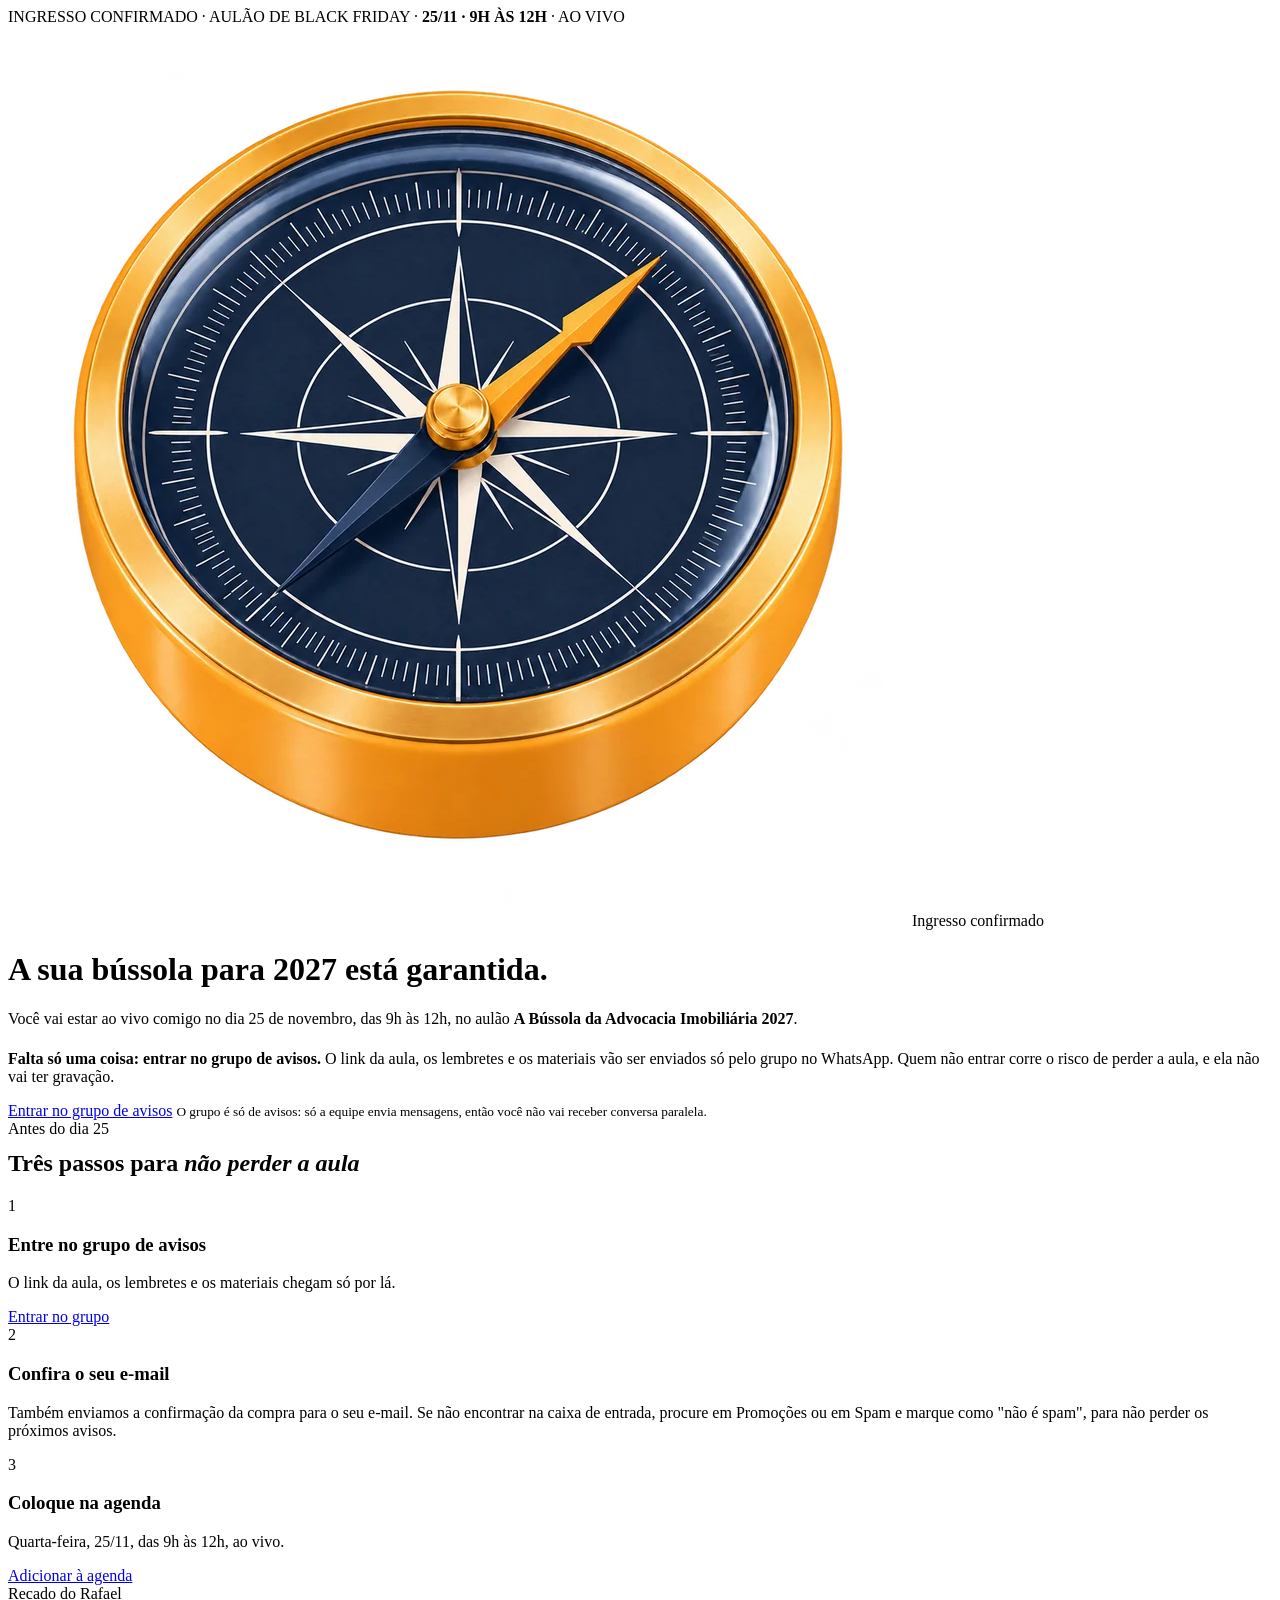
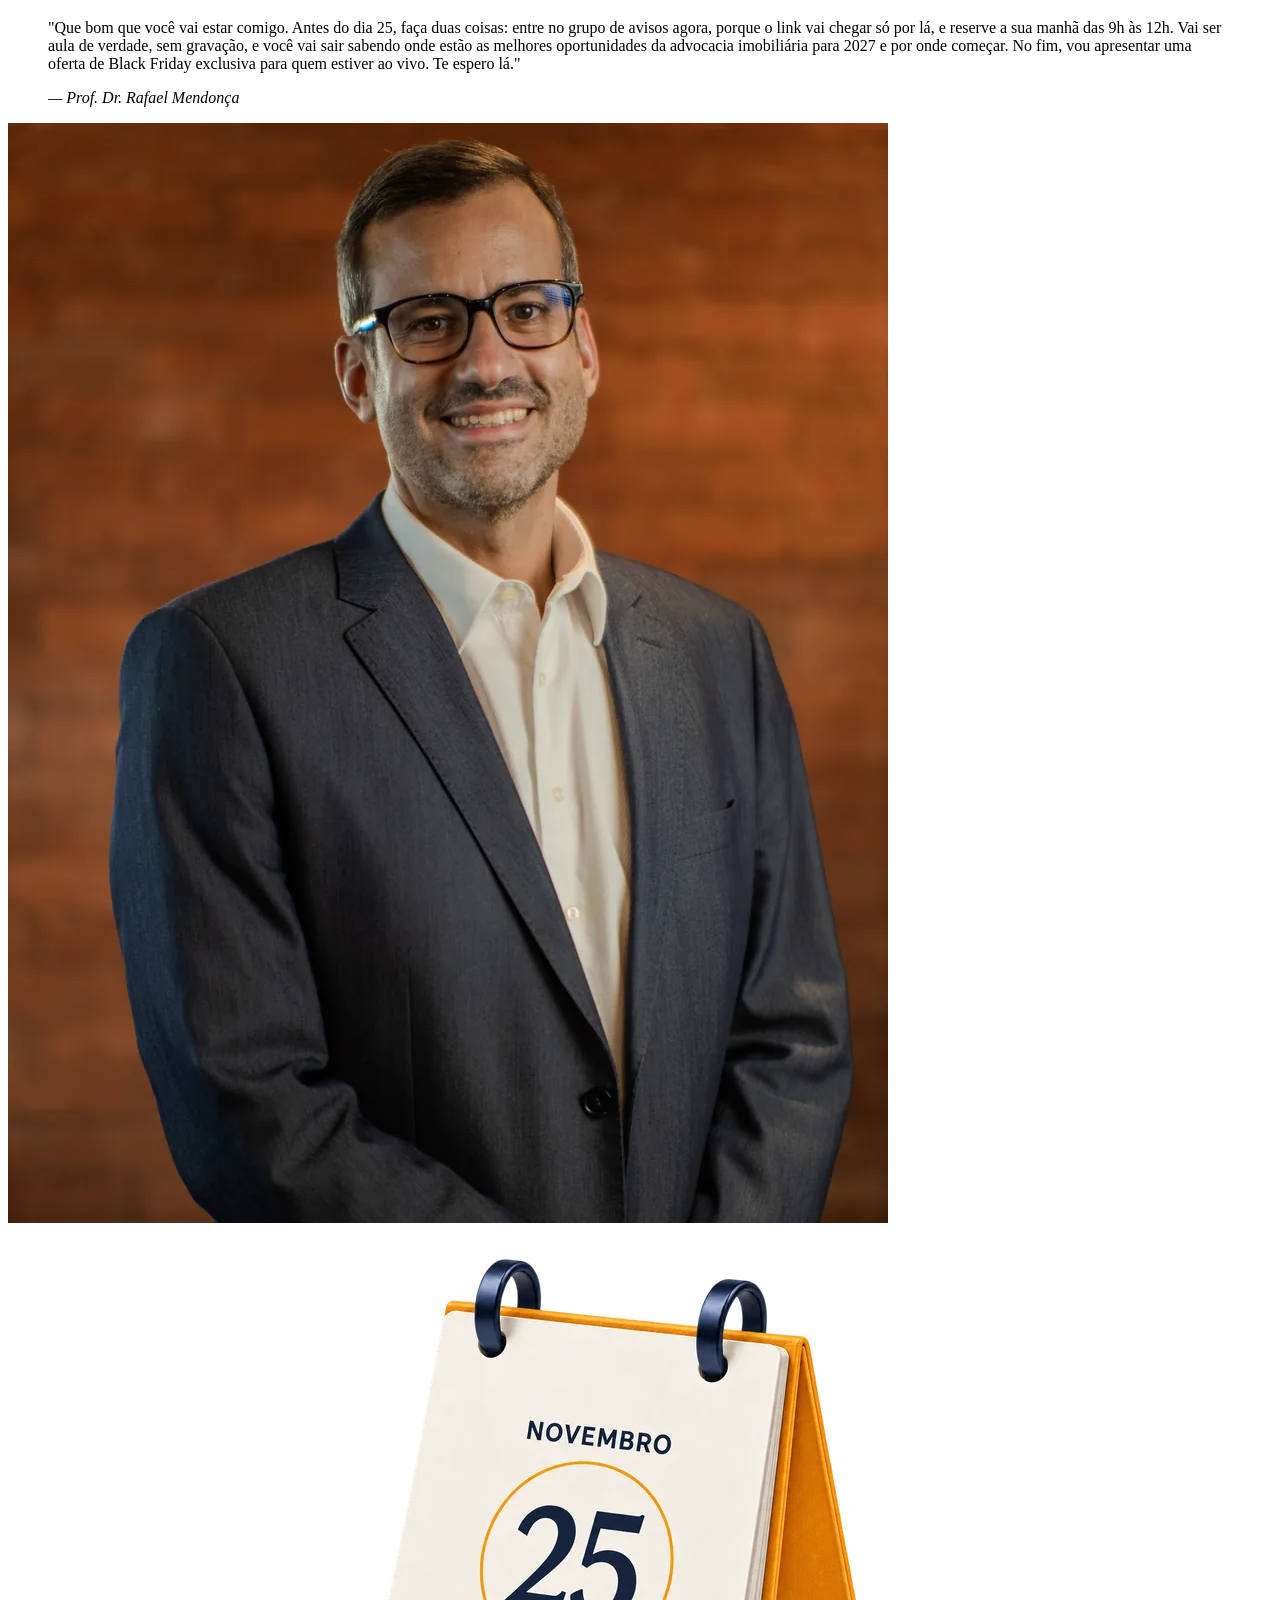
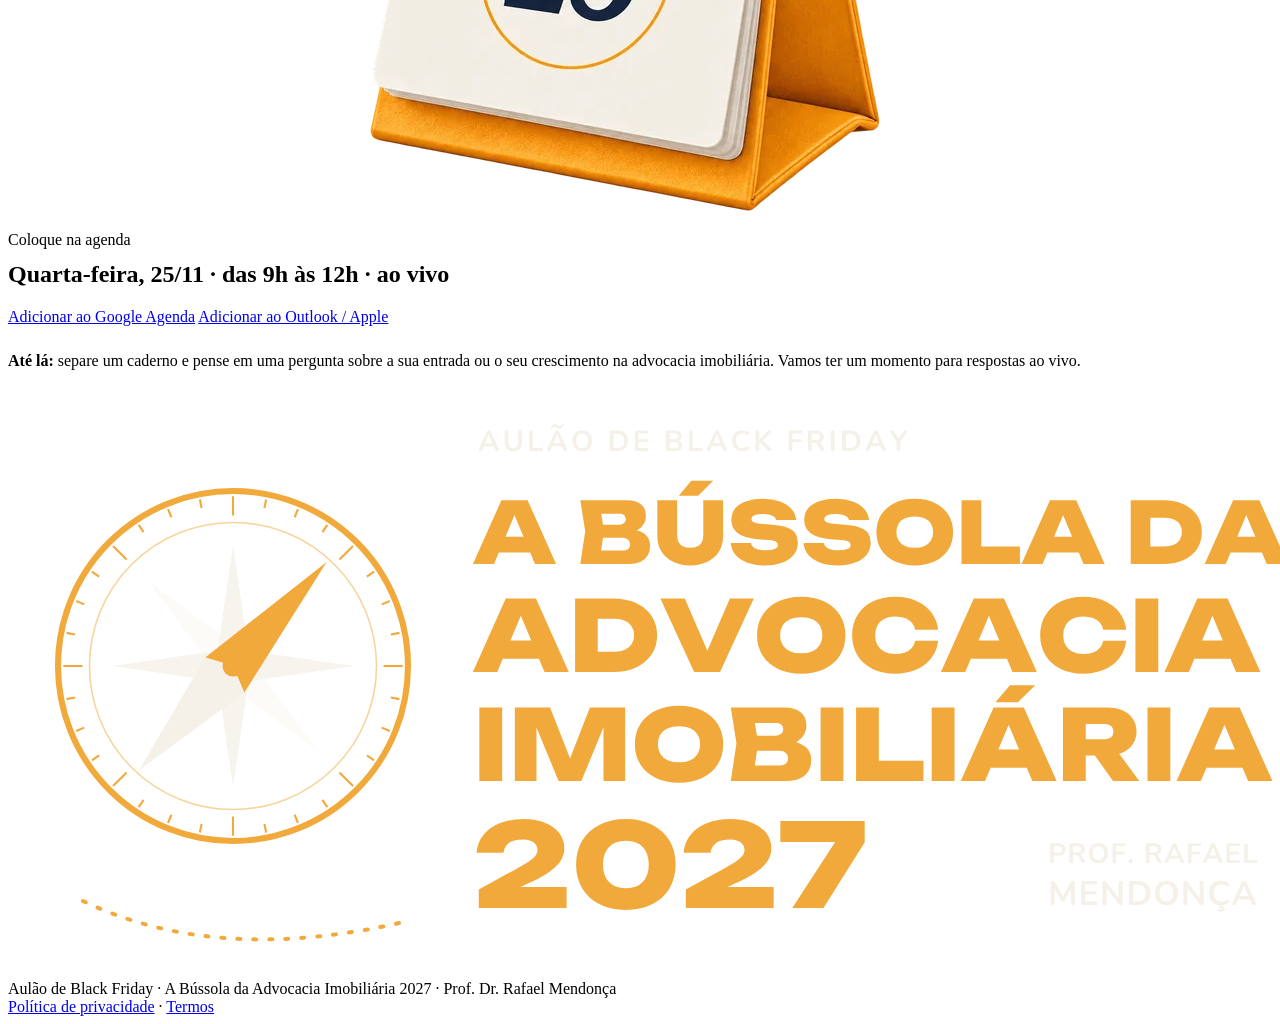
==== obrigado/index.html @ 4ac3e4c2 "Publica obrigado/index.html" ====
<!doctype html>
<html lang="pt-BR">
<head>
<meta charset="utf-8">
<meta name="viewport" content="width=device-width, initial-scale=1">
<meta name="robots" content="noindex">
<title>Ingresso confirmado · A Bússola da Advocacia Imobiliária 2027</title>
<link rel="icon" type="image/svg+xml" href="../assets/simbolo-bussola-ambar.svg">
<link rel="preconnect" href="https://fonts.googleapis.com">
<link rel="preconnect" href="https://fonts.gstatic.com" crossorigin>
<link rel="stylesheet" href="https://fonts.googleapis.com/css2?family=Quicksand:wght@600;700&family=Nunito:ital,wght@0,400;0,600;0,700;0,800;1,400&family=Unbounded:wght@600;700;800;900&display=swap">
<link rel="stylesheet" href="../style.css?v=2">
<!-- Pixel: disparar Purchase só na confirmação real da compra (redirecionamento do checkout) -->
</head>
<body data-base="../">

<div class="strip">INGRESSO CONFIRMADO · AULÃO DE BLACK FRIDAY · <b>25/11 · 9H ÀS 12H</b> · AO VIVO</div>

<!-- 1. CONFIRMAÇÃO + PRÓXIMO PASSO -->
<header class="ty-hero">
  <div class="wrap">
    <img class="bussola" src="../assets/bussola.webp" alt="" width="900" height="900">
    <span class="selo"><i></i>Ingresso confirmado</span>
    <h1>A sua bússola para 2027 está <span>garantida.</span></h1>
    <p>Você vai estar ao vivo comigo no dia 25 de novembro, das 9h às 12h, no aulão <strong>A Bússola da Advocacia Imobiliária 2027</strong>.</p>
    <p style="margin-top:22px"><strong style="color:var(--ambar)">Falta só uma coisa: entrar no grupo de avisos.</strong> O link da aula, os lembretes e os materiais vão ser enviados só pelo grupo no WhatsApp. Quem não entrar corre o risco de perder a aula, e ela não vai ter gravação.</p>
    <a class="btn" data-grupo href="#">Entrar no grupo de avisos</a>
    <small>O grupo é só de avisos: só a equipe envia mensagens, então você não vai receber conversa paralela.</small>
  </div>
</header>

<!-- 2. PRÓXIMOS PASSOS -->
<section class="passos claro trilha-bg">
  <div class="wrap">
    <span class="eyebrow">Antes do dia 25</span>
    <h2 style="margin-top:12px">Três passos para <em>não perder a aula</em></h2>
    <div class="grid">
      <div class="passo"><span class="n">1</span><h3>Entre no grupo de avisos</h3><p>O link da aula, os lembretes e os materiais chegam só por lá.</p><a class="btn mini" data-grupo href="#">Entrar no grupo</a></div>
      <div class="passo"><span class="n">2</span><h3>Confira o seu e-mail</h3><p>Também enviamos a confirmação da compra para o seu e-mail. Se não encontrar na caixa de entrada, procure em Promoções ou em Spam e marque como "não é spam", para não perder os próximos avisos.</p></div>
      <div class="passo"><span class="n">3</span><h3>Coloque na agenda</h3><p>Quarta-feira, 25/11, das 9h às 12h, ao vivo.</p><a class="btn mini" href="#agenda">Adicionar à agenda</a></div>
    </div>
  </div>
</section>

<!-- 3. RECADO DO RAFAEL -->
<section class="convite escuro">
  <div class="wrap convite-grid">
    <div>
      <span class="eyebrow">Recado do Rafael</span>
      <blockquote class="carta">
        <p>"Que bom que você vai estar comigo. Antes do dia 25, faça duas coisas: entre no grupo de avisos agora, porque o link vai chegar só por lá, e reserve a sua manhã das 9h às 12h. Vai ser aula de verdade, sem gravação, e você vai sair sabendo onde estão as melhores oportunidades da advocacia imobiliária para 2027 e por onde começar. No fim, vou apresentar uma oferta de Black Friday exclusiva para quem estiver ao vivo. Te espero lá."</p>
        <cite>— Prof. Dr. Rafael Mendonça</cite>
      </blockquote>
    </div>
    <div class="foto-moldura"><img src="../assets/rafael-recado.webp" alt="Prof. Dr. Rafael Mendonça sorrindo" width="880" height="1100" loading="lazy"></div>
  </div>
</section>

<!-- 4. AGENDA -->
<section class="agenda escuro" id="agenda" style="background:var(--navy-2)">
  <div class="wrap agenda-grid">
    <img class="cal" src="../assets/calendario-25.webp" alt="" width="900" height="600" loading="lazy">
    <div>
      <span class="eyebrow">Coloque na agenda</span>
      <h2 style="margin-top:12px">Quarta-feira, 25/11 · <span>das 9h às 12h</span> · ao vivo</h2>
      <div class="agenda-btns">
        <a target="_blank" rel="noopener" href="https://calendar.google.com/calendar/render?action=TEMPLATE&amp;text=Aul%C3%A3o%20de%20Black%20Friday%20%C2%B7%20A%20B%C3%BAssola%20da%20Advocacia%20Imobili%C3%A1ria%202027&amp;dates=20261125T120000Z/20261125T150000Z&amp;details=Aul%C3%A3o%20ao%20vivo%20com%20o%20Prof.%20Dr.%20Rafael%20Mendon%C3%A7a.%20O%20link%20da%20aula%20chega%20pelo%20grupo%20de%20avisos%20no%20WhatsApp.%20N%C3%A3o%20vai%20ter%20grava%C3%A7%C3%A3o.">Adicionar ao Google Agenda</a>
        <a href="../assets/aulao-rafael.ics" download>Adicionar ao Outlook / Apple</a>
      </div>
      <p style="margin-top:26px;color:var(--txt-claro)"><strong style="color:var(--creme)">Até lá:</strong> separe um caderno e pense em uma pergunta sobre a sua entrada ou o seu crescimento na advocacia imobiliária. Vamos ter um momento para respostas ao vivo.</p>
    </div>
  </div>
</section>

<footer>
  <div class="wrap">
    <img class="logo" src="../assets/logo-evento-fundo-escuro.svg" alt="A Bússola da Advocacia Imobiliária 2027" width="1600" height="590" loading="lazy">
    Aulão de Black Friday · A Bússola da Advocacia Imobiliária 2027 · Prof. Dr. Rafael Mendonça<br><a href="https://profrafaelmendonca.com.br/termos/" target="_blank" rel="noopener">Política de privacidade</a> · <a href="https://profrafaelmendonca.com.br/termos/" target="_blank" rel="noopener">Termos</a>
  </div>
</footer>

<script src="../config.js?v=2"></script>
<script src="../app.js?v=2"></script>
</body>
</html>
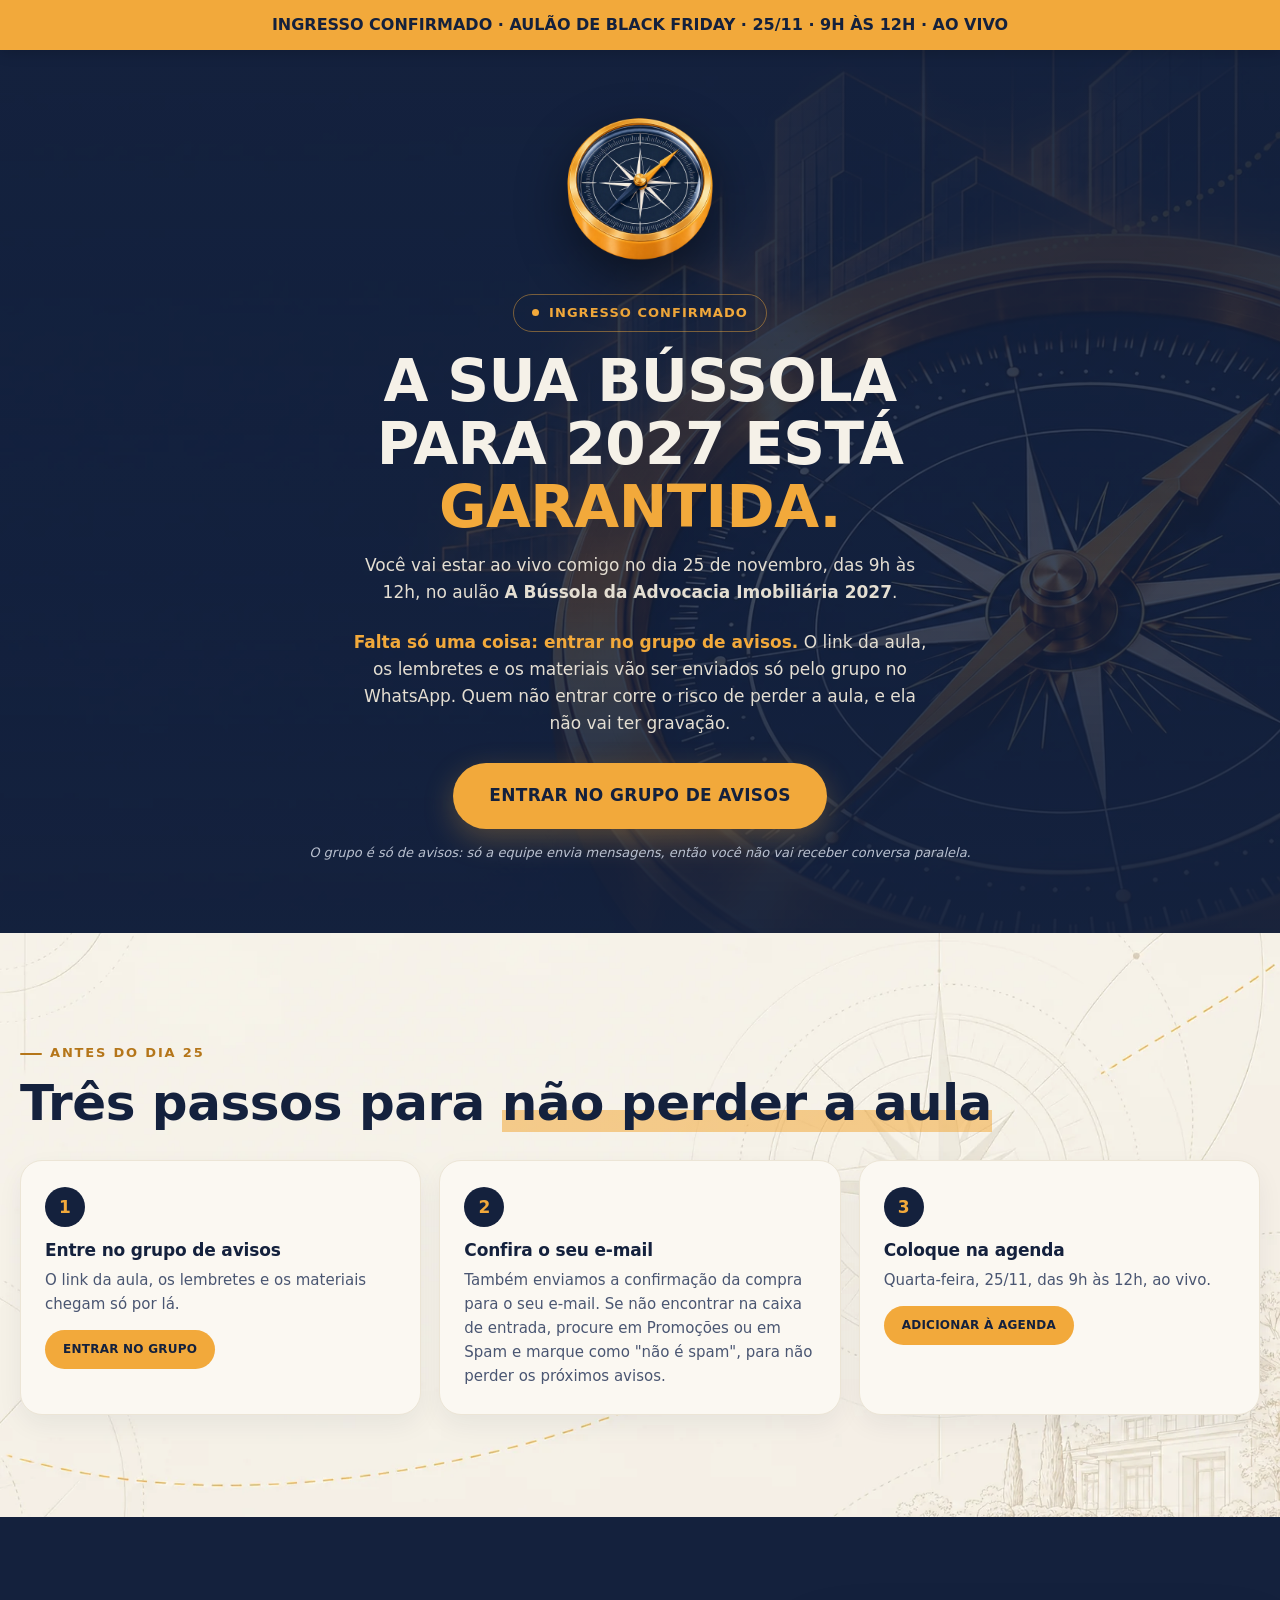
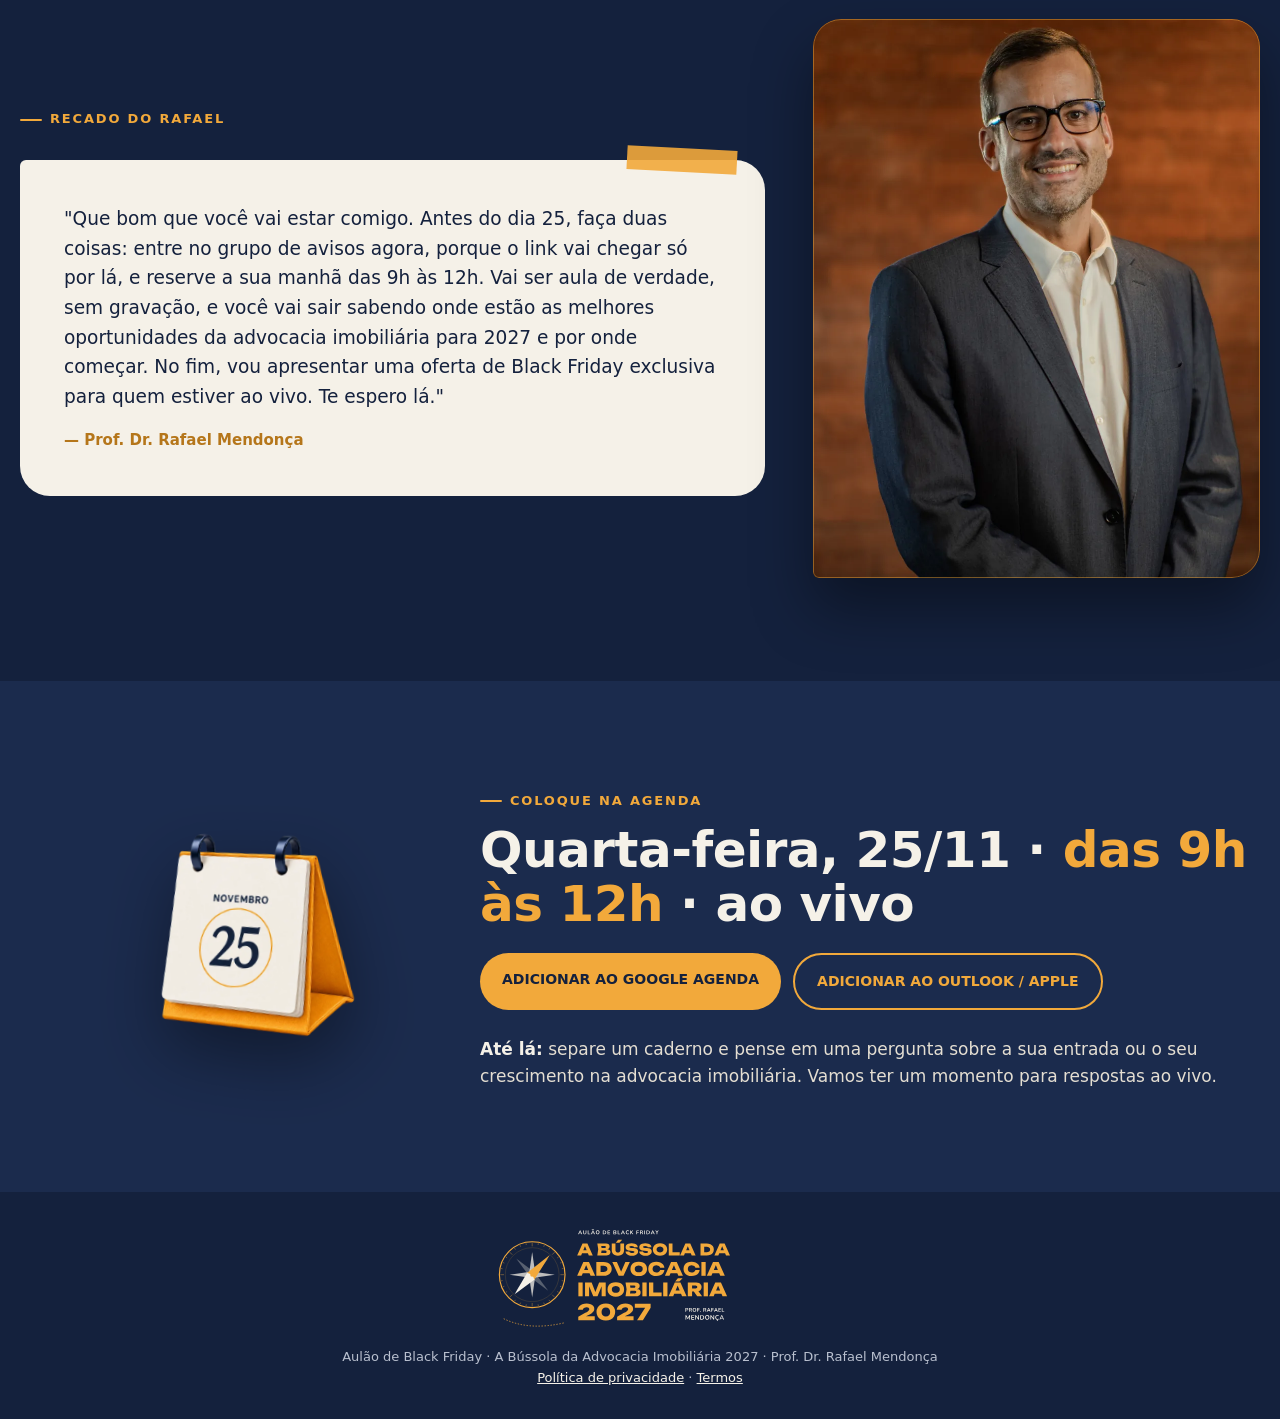
==== commit a52461f4: "Publica obrigado/index.html" ====
--- a/obrigado/index.html
+++ b/obrigado/index.html
@@ -9,7 +9,7 @@
 <link rel="preconnect" href="https://fonts.googleapis.com">
 <link rel="preconnect" href="https://fonts.gstatic.com" crossorigin>
 <link rel="stylesheet" href="https://fonts.googleapis.com/css2?family=Quicksand:wght@600;700&family=Nunito:ital,wght@0,400;0,600;0,700;0,800;1,400&family=Unbounded:wght@600;700;800;900&display=swap">
-<link rel="stylesheet" href="../style.css?v=2">
+<link rel="stylesheet" href="../style.css?v=3">
 <!-- Pixel: disparar Purchase só na confirmação real da compra (redirecionamento do checkout) -->
 </head>
 <body data-base="../">
@@ -79,7 +79,7 @@
   </div>
 </footer>
 
-<script src="../config.js?v=2"></script>
-<script src="../app.js?v=2"></script>
+<script src="../config.js?v=3"></script>
+<script src="../app.js?v=3"></script>
 </body>
 </html>
--- a/style.css
+++ b/style.css
@@ -0,0 +1,337 @@
+/* Aulão de Black Friday · Rafael Mendonça · família imobiliária: âmbar, azul-marinho e creme (v1) */
+:root{
+  --navy:#14213D;--ambar:#F2A93B;--creme:#F5F1E8;
+  /* variações de luz das três cores (não são cores novas) */
+  --navy-2:#1B2B4D;--navy-3:#24365C;--navy-txt:#14213D;
+  --creme-2:#FBF8F2;--creme-3:#ECE5D6;
+  --ambar-soft:rgba(242,169,59,.16);--ambar-line:rgba(242,169,59,.45);
+  --txt-claro:#E4DED2;--txt-suave:#B9C0CF;--txt-esc:#4A5672;
+  --f-t:"Unbounded",system-ui,sans-serif;--f-s:"Quicksand",system-ui,sans-serif;--f-b:"Nunito",system-ui,sans-serif;
+  --w:1240px;
+}
+*{box-sizing:border-box;margin:0;padding:0}
+html{scroll-behavior:smooth}
+body{font-family:var(--f-b);color:var(--navy-txt);background:var(--creme);line-height:1.6;font-size:17px;-webkit-font-smoothing:antialiased;overflow-x:hidden}
+img{max-width:100%;height:auto;display:block}
+a{color:inherit}
+.wrap{width:min(var(--w),100% - 32px);margin-inline:auto;position:relative;z-index:1}
+h1,h2,h3{font-family:var(--f-t);line-height:1.08;letter-spacing:-.01em}
+h2{font-size:clamp(28px,4.2vw,50px);font-weight:800}
+h3{font-size:19px;font-weight:800}
+p+p{margin-top:14px}
+.eyebrow{font-family:var(--f-s);font-weight:700;font-size:13px;letter-spacing:.14em;text-transform:uppercase;color:#B5761A;display:inline-flex;align-items:center;gap:8px}
+.eyebrow::before{content:"";width:22px;height:2px;background:currentColor;border-radius:2px}
+.escuro .eyebrow{color:var(--ambar)}
+section{padding:clamp(64px,8vw,104px) 0;position:relative;overflow:hidden}
+.escuro{background:var(--navy);color:var(--creme)}
+.escuro h2 em,.escuro h2 span{font-style:normal;color:var(--ambar)}
+.claro h2 em{font-style:normal;color:var(--navy);background:linear-gradient(transparent 62%,rgba(242,169,59,.55) 62%)}
+
+/* fundo claro com trajetória */
+.trilha-bg::before{content:"";position:absolute;inset:0;background:url(assets/fundo-claro.webp) center/cover no-repeat;opacity:.9;pointer-events:none}
+.trilha-bg.bordas::before{opacity:.75;-webkit-mask-image:linear-gradient(90deg,#000,transparent 24%,transparent 76%,#000);mask-image:linear-gradient(90deg,#000,transparent 24%,transparent 76%,#000)}
+
+/* faixa superior */
+.strip{background:var(--ambar);color:var(--navy);font-family:var(--f-s);font-weight:700;font-size:clamp(13px,1.25vw,16px);text-align:center;padding:12px 16px;position:sticky;top:0;z-index:30;box-shadow:0 2px 14px rgba(0,0,0,.18)}
+.strip b{font-family:var(--f-t);font-weight:800}
+
+/* botões */
+.btn{display:inline-flex;align-items:center;justify-content:center;gap:10px;background:var(--ambar);color:var(--navy);font-family:var(--f-t);font-weight:800;font-size:clamp(14px,1.35vw,16px);text-decoration:none;text-transform:uppercase;letter-spacing:.02em;padding:20px 30px;border-radius:999px;box-shadow:0 10px 30px rgba(242,169,59,.28);transition:transform .2s,box-shadow .2s;text-align:center;line-height:1.25;text-wrap:balance}
+.btn:hover{transform:translateY(-2px);box-shadow:0 16px 40px rgba(242,169,59,.42)}
+.btn:focus-visible,summary:focus-visible,.lote:focus-visible{outline:3px solid var(--ambar);outline-offset:3px}
+.claro .btn{box-shadow:0 10px 26px rgba(20,33,61,.18)}
+
+/* ===== 1. HERO ===== */
+.hero{position:relative;overflow:hidden;color:var(--creme);padding:0;min-height:min(calc(100vh - 46px),860px);display:flex;align-items:center;background:
+  linear-gradient(90deg,rgba(20,33,61,.98) 0%,rgba(20,33,61,.93) 38%,rgba(20,33,61,.45) 62%,rgba(20,33,61,.15) 100%),
+  url(assets/fundo-hero.webp) right center/cover no-repeat var(--navy)}
+.hero::after{content:"";position:absolute;left:0;right:0;bottom:0;height:110px;background:linear-gradient(transparent,rgba(20,33,61,.95));z-index:1}
+.hero-copy{max-width:640px;padding:44px 0 56px;position:relative;z-index:2}
+.selo-bf{display:inline-flex;flex-wrap:wrap;align-items:center;gap:6px 12px;font-family:var(--f-s);font-weight:700;font-size:13px;letter-spacing:.12em;text-transform:uppercase;color:var(--creme);border:1.5px solid var(--ambar-line);border-radius:999px;padding:8px 16px}
+.selo-bf i{width:6px;height:6px;border-radius:50%;background:var(--ambar)}
+.selo-bf .vivo{color:var(--ambar)}
+.hero h1{font-size:clamp(32px,4.4vw,62px);font-weight:900;text-transform:uppercase;line-height:1.02;margin:22px 0 14px}
+.hero h1 em{font-style:normal;color:var(--ambar);display:block}
+.hero .sub{font-family:var(--f-t);font-weight:700;font-size:clamp(17px,1.7vw,22px);line-height:1.3;color:var(--creme);margin-bottom:14px}
+.hero .lead{font-size:clamp(16px,1.25vw,18px);color:var(--txt-claro);max-width:56ch;margin-bottom:22px}
+.autoridade{display:flex;flex-wrap:wrap;gap:8px;margin-bottom:26px}
+.autoridade span{font-family:var(--f-s);font-weight:700;font-size:13px;background:rgba(245,241,232,.08);border:1px solid rgba(245,241,232,.18);border-left:3px solid var(--ambar);border-radius:6px 12px 12px 6px;padding:7px 12px;color:var(--creme)}
+.cta-row{display:flex;flex-wrap:wrap;align-items:center;gap:14px 22px}
+.cta-note{font-size:14px;color:var(--txt-suave);margin-top:10px}
+.timer{display:flex;align-items:center;gap:10px;flex-wrap:wrap;font-family:var(--f-s);font-weight:700;font-size:13px;color:var(--txt-suave)}
+.timer .t{display:flex;gap:6px}
+.timer .t div{background:rgba(20,33,61,.8);border:1px solid var(--ambar-line);border-radius:10px;padding:5px 8px;text-align:center;min-width:48px}
+.timer .t b{display:block;font-family:var(--f-t);font-size:19px;color:var(--ambar);line-height:1.1}
+.timer .t small{font-size:9px;letter-spacing:.1em;text-transform:uppercase;color:var(--txt-suave)}
+.hero-note{font-style:italic;font-size:13px;color:var(--txt-suave);margin-top:14px;max-width:54ch}
+.hero-photo{position:absolute;right:max(0%,calc((100vw - var(--w))/2 - 40px));top:0;bottom:0;width:min(50vw,700px);z-index:1;overflow:hidden}
+.hero-photo img{position:absolute;left:50%;top:40px;transform:translateX(-50%);height:116%;width:auto;max-width:none;filter:drop-shadow(0 30px 40px rgba(0,0,0,.5))}
+.ano-2027{position:absolute;z-index:2;font-family:var(--f-t);font-weight:900;color:var(--ambar);letter-spacing:.02em;text-shadow:0 4px 18px rgba(0,0,0,.45)}
+.hero .ano-2027{right:max(2%,calc((100vw - var(--w))/2 - 6px));top:30px;font-size:clamp(22px,2.4vw,34px);display:flex;align-items:center;gap:8px}
+.hero .ano-2027::before{content:"";width:46px;height:2px;border-top:2px dashed var(--ambar)}
+
+/* ===== 2. A VIRADA ===== */
+.virada{background:var(--creme)}
+.split{display:grid;grid-template-columns:1fr 1fr;gap:56px;align-items:start}
+.virada h2{font-size:clamp(28px,3.8vw,46px)}
+.virada .lede{margin-top:20px;font-weight:700;color:var(--txt-esc)}
+.pains{display:grid;gap:12px;margin-top:22px}
+.pain{background:rgba(251,248,242,.95);border-left:5px solid var(--ambar);border-radius:6px 18px 18px 6px;padding:16px 20px;font-weight:700;box-shadow:0 6px 18px rgba(20,33,61,.06)}
+
+/* ===== 3. GENERALISTA x IMOBILIÁRIO ===== */
+.compara{background:var(--navy);color:var(--creme)}
+.compara .head{max-width:820px}
+.compara h2{font-size:clamp(26px,3.6vw,44px)}
+.duas{position:relative;display:grid;grid-template-columns:1fr 1fr;margin-top:40px;border-radius:30px;overflow:hidden;box-shadow:0 30px 60px rgba(0,0,0,.35)}
+.lado{position:relative;min-height:460px;display:flex;flex-direction:column;justify-content:flex-end}
+.lado .cena{position:absolute;inset:0;width:100%;height:100%;object-fit:cover}
+.lado.gen .cena{filter:saturate(.35) brightness(.78) contrast(1.05);object-position:center 30%}
+.lado.gen::before{content:"";position:absolute;inset:0;background:rgba(20,33,61,.28);mix-blend-mode:multiply;z-index:1}
+.lado.esp .cena{object-position:30% 30%}
+.lado.esp .pessoa{position:absolute;bottom:0;left:50%;transform:translateX(-46%);height:96%;width:auto;max-width:none;z-index:1;filter:drop-shadow(0 20px 30px rgba(0,0,0,.35))}
+.lado .rot{position:relative;z-index:2;margin:18px;align-self:flex-start;font-family:var(--f-t);font-weight:800;font-size:13px;letter-spacing:.06em;text-transform:uppercase;border-radius:999px;padding:9px 16px}
+.lado.gen .rot{background:rgba(20,33,61,.86);color:var(--txt-claro)}
+.lado.esp .rot{background:var(--ambar);color:var(--navy);align-self:flex-end}
+.lado.gen::after,.lado.esp::after{content:"";position:absolute;left:0;right:0;bottom:0;height:40%;background:linear-gradient(transparent,rgba(20,33,61,.55));z-index:1}
+.duas .bussola-mini{position:absolute;left:50%;top:50%;width:clamp(96px,11vw,140px);transform:translate(-50%,-50%) rotate(-70deg);z-index:3;filter:drop-shadow(0 14px 24px rgba(0,0,0,.45));transition:transform 1.6s cubic-bezier(.3,1.4,.5,1)}
+.duas.on .bussola-mini{transform:translate(-50%,-50%) rotate(0deg)}
+.nota-img{font-size:12px;color:var(--txt-suave);margin-top:10px;font-style:italic}
+.listas{display:grid;grid-template-columns:1fr 1fr;gap:20px;margin-top:28px}
+.lista{border-radius:24px;padding:26px 28px}
+.lista h3{font-size:16px;letter-spacing:.06em;text-transform:uppercase;margin-bottom:14px}
+.lista ul{list-style:none;display:grid;gap:11px}
+.lista li{padding-left:26px;position:relative}
+.lista.gen{background:rgba(245,241,232,.06);border:1px solid rgba(245,241,232,.12);color:var(--txt-suave)}
+.lista.gen h3{color:var(--txt-suave)}
+.lista.gen li::before{content:"";position:absolute;left:2px;top:.45em;width:10px;height:10px;border:2px solid #7E879B;border-radius:50%}
+.lista.esp{background:var(--creme);color:var(--navy)}
+.lista.esp h3{color:#B5761A}
+.lista.esp li{font-weight:700}
+.lista.esp li::before{content:"";position:absolute;left:0;top:.42em;width:13px;height:13px;border-radius:50%;background:var(--ambar);box-shadow:inset 0 0 0 3px var(--navy)}
+.destaque{margin-top:34px;border-top:1px dashed var(--ambar-line);padding-top:26px;display:flex;flex-wrap:wrap;gap:22px;align-items:center;justify-content:space-between}
+.destaque strong{font-family:var(--f-t);font-size:clamp(18px,2.1vw,25px);max-width:34ch;line-height:1.3}
+.destaque strong em{font-style:normal;color:var(--ambar)}
+
+/* ===== 4. POR QUE AGORA (porta) ===== */
+.agora{background:var(--navy-2);color:var(--creme);padding:0}
+.agora-grid{display:grid;grid-template-columns:1fr 1fr;align-items:stretch;min-height:520px}
+.agora-copy{padding:clamp(56px,7vw,96px) 0;align-self:center;max-width:560px}
+.agora h2{font-size:clamp(28px,3.8vw,46px);margin:12px 0 22px}
+.agora p{color:var(--txt-claro)}
+.agora .frase{margin-top:26px;font-family:var(--f-t);font-weight:800;font-size:clamp(19px,2vw,24px);color:var(--ambar)}
+.agora .btn{margin-top:24px}
+.porta{position:relative;margin-right:calc((100vw - min(var(--w),100vw - 32px))/-2)}
+.porta img{position:absolute;inset:0;width:100%;height:100%;object-fit:cover;object-position:68% center}
+.porta::before{content:"";position:absolute;inset:0;background:linear-gradient(90deg,var(--navy-2) 0%,rgba(27,43,77,0) 38%);z-index:1}
+
+/* ===== 5. A SUA BÚSSOLA NESTA AULA ===== */
+.programa{background:var(--creme)}
+.programa .head{text-align:center;max-width:760px;margin:0 auto}
+.programa .head .eyebrow{justify-content:center}
+.rosa{display:grid;grid-template-columns:1fr minmax(240px,360px) 1fr;gap:22px 30px;align-items:center;margin-top:48px}
+.rosa .col{display:grid;gap:18px}
+.tema{background:var(--creme-2);border:1px solid var(--creme-3);border-radius:22px;padding:26px 20px 18px;box-shadow:0 10px 26px rgba(20,33,61,.07);position:relative;opacity:.4;transform:translateY(10px);transition:opacity .5s,transform .5s}
+.tema .n{position:absolute;top:-14px;width:34px;height:34px;border-radius:50%;background:var(--navy);color:var(--ambar);display:grid;place-items:center;font-family:var(--f-t);font-weight:900;font-size:15px;box-shadow:0 0 0 4px var(--creme)}
+.col.esq .tema .n{right:18px}.col.dir .tema .n{left:18px}
+.tema h3{font-size:16px;margin-bottom:6px;padding-inline:0}
+.col.esq .tema{text-align:right}
+.tema p{font-size:15px;line-height:1.5;color:var(--txt-esc)}
+.centro{position:relative}
+.centro .bussola{width:100%;transform:rotate(-120deg) scale(.92);transition:transform 2s cubic-bezier(.25,1.25,.45,1);filter:drop-shadow(0 26px 34px rgba(20,33,61,.28))}
+.centro .ano-2027{right:-2%;top:-30px;font-size:clamp(22px,2.6vw,32px);opacity:0;transition:opacity .6s 1.6s}
+.rosa.on .centro .bussola{transform:none}
+.rosa.on .centro .ano-2027{opacity:1}
+.rosa.on .tema{opacity:1;transform:none}
+.rosa.on .t1{transition-delay:.3s}.rosa.on .t2{transition-delay:.5s}.rosa.on .t3{transition-delay:.7s}.rosa.on .t4{transition-delay:.9s}.rosa.on .t5{transition-delay:1.1s}.rosa.on .t6{transition-delay:1.3s}
+
+/* ===== 6. CONVITE HONESTO ===== */
+.convite{background:var(--navy)}
+.convite-grid{display:grid;grid-template-columns:1.25fr .75fr;gap:48px;align-items:center}
+.convite h2{font-size:clamp(30px,4.4vw,56px)}
+.carta{margin-top:30px;background:var(--creme);color:var(--navy);border-radius:6px 30px 30px 30px;padding:clamp(24px,3.6vw,44px);font-size:clamp(16px,1.45vw,19px);position:relative}
+.carta::after{content:"";position:absolute;right:28px;top:-12px;width:110px;height:24px;background:rgba(242,169,59,.9);transform:rotate(3deg)}
+.carta cite{display:block;margin-top:16px;font-family:var(--f-t);font-style:normal;font-weight:800;font-size:15px;color:#B5761A}
+.foto-moldura{position:relative;border-radius:28px 28px 28px 6px;overflow:hidden;aspect-ratio:4/5;box-shadow:0 30px 60px rgba(0,0,0,.4)}
+.foto-moldura img{width:100%;height:100%;object-fit:cover;object-position:center 18%}
+.foto-moldura::after{content:"";position:absolute;inset:0;border:1px solid var(--ambar-line);border-radius:inherit;pointer-events:none}
+
+/* ===== 7. SÓ AO VIVO ===== */
+.aovivo{background:var(--ambar);color:var(--navy);padding:56px 0}
+.aovivo .row{display:grid;grid-template-columns:auto 1fr;gap:40px;align-items:center}
+.aovivo .cal{width:clamp(170px,19vw,250px);transform:rotate(-4deg);filter:drop-shadow(0 20px 26px rgba(20,33,61,.3))}
+.aovivo .rec{font-family:var(--f-t);font-weight:900;font-size:clamp(28px,4vw,48px);line-height:1;text-transform:uppercase;margin-bottom:16px}
+.aovivo .rec i{display:inline-block;width:.42em;height:.42em;border-radius:50%;background:var(--navy);margin-right:.25em;vertical-align:.08em;animation:pulse 1.4s infinite}
+@keyframes pulse{50%{opacity:.25}}
+.aovivo p{max-width:64ch}
+.aovivo .forte{font-weight:800}
+
+/* ===== 8. PARA QUEM ===== */
+.quem{background:var(--creme)}
+.cols{display:grid;grid-template-columns:1.2fr .8fr;gap:22px;margin-top:30px}
+.box{border-radius:28px;padding:30px}
+.box.sim{background:var(--navy);color:var(--creme)}
+.box.sim h3{color:var(--ambar)}
+.box.nao{background:var(--creme-3)}
+.box ul{list-style:none;display:grid;gap:12px;margin-top:16px}
+.box li{padding-left:28px;position:relative}
+.box.sim li::before{content:"";position:absolute;left:0;top:.45em;width:12px;height:12px;border-radius:50%;background:var(--ambar);box-shadow:0 0 0 3px rgba(242,169,59,.25)}
+.box.nao li::before{content:"";position:absolute;left:2px;top:.36em;width:10px;height:10px;border:2px solid var(--txt-esc);border-radius:50%}
+
+/* ===== 9. INGRESSOS ===== */
+.ingressos{background:var(--navy);color:var(--creme)}
+.ingressos::before{content:"";position:absolute;right:-180px;top:-120px;width:620px;height:620px;background:url(assets/bussola.webp) center/contain no-repeat;opacity:.07;transform:rotate(18deg)}
+.ingressos .head{text-align:center;max-width:680px;margin:0 auto 40px}
+.ingressos .head .eyebrow{justify-content:center}
+.lotes{display:grid;grid-template-columns:repeat(3,1fr);gap:16px}
+.lote{position:relative;border-radius:26px;padding:24px 22px;background:var(--navy-2);display:grid;gap:8px;border:2px solid rgba(245,241,232,.08);text-decoration:none;color:var(--creme)}
+.lote .cad{position:absolute;right:14px;top:12px;width:60px;height:auto;filter:drop-shadow(0 8px 12px rgba(0,0,0,.4))}
+.lote .st{font-family:var(--f-s);font-weight:700;font-size:11px;letter-spacing:.12em;text-transform:uppercase;color:var(--ambar)}
+.lote b.n{font-family:var(--f-s);font-weight:700;font-size:13px;letter-spacing:.1em;text-transform:uppercase;color:var(--txt-suave);padding-right:64px}
+.lote .pv{font-family:var(--f-t);font-weight:900;font-size:clamp(34px,4vw,46px);line-height:1}
+.lote .pc{font-size:14px;color:var(--txt-suave)}
+.lote .bt{margin-top:8px;border-radius:999px;padding:14px;text-align:center;font-family:var(--f-t);font-weight:800;font-size:14px;text-transform:uppercase}
+.lote.on{border-color:var(--ambar);box-shadow:0 0 0 5px rgba(242,169,59,.14);transform:translateY(-6px)}
+.lote.on .pv{color:var(--ambar)}
+.lote.on .bt{background:var(--ambar);color:var(--navy)}
+.lote.lock{pointer-events:none}
+.lote.lock .st{color:var(--txt-suave)}
+.lote.lock .pv,.lote.lock .pc,.lote.lock b.n{opacity:.72}
+.lote.lock .bt{border:1px dashed rgba(245,241,232,.4);color:var(--txt-suave)}
+.lote.off{opacity:.45;pointer-events:none}
+.lote.off .st{color:var(--txt-suave)}
+.lote.off .cad{filter:grayscale(1)}
+.lote.off .pv{text-decoration:line-through;color:#8E97AA}
+.lote.off .bt{color:#8E97AA;border:1px solid rgba(245,241,232,.15)}
+.lotes-note{text-align:center;margin-top:26px;color:var(--txt-claro)}
+.disclaimer{text-align:center;font-size:13px;color:var(--txt-suave);margin-top:10px}
+
+/* ===== 10. O QUE VOCÊ LEVA ===== */
+.leva{background:var(--creme)}
+.leva-grid{display:grid;grid-template-columns:1fr 1fr;gap:48px;align-items:center}
+.ingresso{position:relative;max-width:580px;filter:drop-shadow(0 24px 30px rgba(20,33,61,.2));transform:rotate(-3deg)}
+.ingresso img{width:100%}
+.ingresso .info{position:absolute;left:10%;top:16%;width:58%;height:68%;display:flex;flex-direction:column;justify-content:center;color:var(--navy)}
+.ingresso .info small{font-family:var(--f-s);font-weight:700;font-size:clamp(10px,1vw,13px);letter-spacing:.14em;text-transform:uppercase;color:#B5761A}
+.ingresso .info strong{font-family:var(--f-t);font-weight:900;font-size:clamp(38px,5vw,68px);line-height:1;margin:6px 0}
+.ingresso .info span{font-family:var(--f-s);font-weight:700;font-size:clamp(11px,1.1vw,15px)}
+.leva h2{font-size:clamp(24px,3vw,36px);margin-top:12px}
+.leva ul{list-style:none;display:grid;gap:10px;margin:18px 0 26px}
+.leva li{background:var(--creme-2);border:1px solid var(--creme-3);border-radius:16px;padding:12px 18px 12px 48px;position:relative;font-weight:700}
+.leva li::before{content:"";position:absolute;left:18px;top:50%;width:14px;height:14px;margin-top:-7px;border-radius:50%;background:var(--ambar);box-shadow:inset 0 0 0 4px var(--navy)}
+
+/* ===== 11. FAQ ===== */
+.faq{background:var(--creme)}
+.faq .eyebrow{justify-content:center}
+.faq-list{max-width:820px;margin:32px auto 0;display:grid;gap:12px}
+details{background:var(--creme-2);border-radius:18px;padding:4px 22px;border:1px solid var(--creme-3)}
+summary{cursor:pointer;list-style:none;padding:18px 34px 18px 0;font-family:var(--f-t);font-weight:700;font-size:17px;position:relative}
+summary::-webkit-details-marker{display:none}
+summary::after{content:"+";position:absolute;right:0;top:12px;font-size:28px;color:#B5761A;transition:transform .2s}
+details[open] summary::after{transform:rotate(45deg)}
+details p{padding:0 0 18px}
+
+/* ===== 12. FECHAMENTO ===== */
+.fecha{color:var(--creme);text-align:center;background:
+  linear-gradient(180deg,rgba(20,33,61,.94),rgba(20,33,61,.8) 50%,rgba(20,33,61,.96)),
+  url(assets/fundo-hero.webp) 85% center/cover no-repeat var(--navy)}
+.fecha .simbolo{width:64px;margin:0 auto 18px}
+.fecha h2{font-size:clamp(28px,5vw,62px);text-transform:uppercase;max-width:18ch;margin-inline:auto}
+.fecha h2 span{color:var(--ambar)}
+.fecha p{max-width:640px;margin-inline:auto;color:var(--txt-claro)}
+.fecha .timer{justify-content:center;margin-top:20px}
+.fecha .lotes{max-width:900px;margin:30px auto 30px;text-align:left}
+.fecha .lote{padding:18px}
+.fecha .lote .pv{font-size:32px}
+.fecha .lote .cad{width:44px}
+.ps{max-width:720px;margin:34px auto 0;border-top:1px dashed var(--ambar-line);padding-top:24px;font-size:16px;color:var(--txt-claro);text-align:left}
+.ps b{color:var(--ambar)}
+
+/* ===== 13. BIO ===== */
+.bio{background:var(--creme)}
+.bio-grid{display:grid;grid-template-columns:.8fr 1.2fr;gap:52px;align-items:center}
+.bio h2{margin:12px 0 18px;font-size:clamp(26px,3.4vw,42px)}
+.credenciais{display:grid;grid-template-columns:repeat(2,1fr);gap:10px;margin-top:24px}
+.credenciais div{background:var(--navy);color:var(--creme);border-radius:16px;padding:14px 16px;font-family:var(--f-s);font-weight:700;font-size:14px;line-height:1.35}
+.credenciais b{display:block;font-family:var(--f-t);font-weight:900;font-size:20px;color:var(--ambar);margin-bottom:2px}
+
+footer{background:var(--navy);color:var(--txt-suave);font-size:13px;padding:30px 0 calc(30px + env(safe-area-inset-bottom));text-align:center}
+footer .logo{width:min(300px,70vw);margin:0 auto 14px}
+footer a{color:var(--creme)}
+
+/* CTA fixo no celular */
+.mcta{display:none}
+
+/* ===== responsivo ===== */
+@media (max-width:980px){
+  .hero{display:flex;flex-direction:column;min-height:0;background:linear-gradient(180deg,rgba(20,33,61,.2) 0%,rgba(20,33,61,.55) 28%,rgba(20,33,61,.97) 46%,var(--navy) 100%),url(assets/fundo-hero.webp) 78% top/auto 480px no-repeat var(--navy)}
+  .hero-photo{order:-1;position:relative;right:auto;top:auto;bottom:auto;width:100%;height:clamp(290px,80vw,420px);margin:0 0 -70px}
+  .hero-photo::after{content:"";position:absolute;left:0;right:0;bottom:0;height:52%;background:linear-gradient(transparent,rgba(20,33,61,.94) 78%,var(--navy));z-index:1}
+  .hero-photo img{top:12px;height:165%}
+  .hero .ano-2027{top:18px;right:16px}
+  .hero-copy{max-width:none;padding:0 0 30px}
+  .split,.cols,.leva-grid,.bio-grid,.convite-grid,.listas,.agora-grid{grid-template-columns:1fr}
+  .split{gap:20px}
+  .duas{grid-template-columns:1fr 1fr}
+  .lado{min-height:300px}
+  .lado .rot{margin:10px;font-size:11px;padding:7px 11px}
+  .agora-grid{min-height:0}
+  .agora-copy{padding:56px 0 28px}
+  .porta{margin:0 -16px;height:280px}
+  .porta::before{background:linear-gradient(180deg,var(--navy-2) 0%,rgba(27,43,77,0) 40%)}
+  .rosa{grid-template-columns:1fr;gap:16px;margin-top:30px}
+  .centro{order:-1;max-width:240px;margin:0 auto 10px}
+  .col.esq .tema{text-align:left}
+  .col.esq .tema .n{right:auto;left:18px}
+  .tema{padding-top:24px;opacity:1;transform:none}
+  .lotes{grid-template-columns:1fr}
+  .lote.on{transform:none}
+  .aovivo .row{grid-template-columns:1fr;gap:20px}
+  .aovivo .cal{width:170px}
+  .convite .foto-moldura{max-width:360px}
+  .bio .foto-moldura{max-width:380px}
+  .ingresso{margin:0 auto 10px}
+  .strip{font-size:12px;padding:10px 12px}
+  .mcta{display:block;position:fixed;left:12px;right:12px;bottom:calc(12px + env(safe-area-inset-bottom));z-index:40;transform:translateY(140%);transition:transform .3s}
+  .mcta.show{transform:none}
+  .mcta .btn{width:100%;box-shadow:0 10px 30px rgba(0,0,0,.35)}
+}
+.split>*,.cols>*,.leva-grid>*,.bio-grid>*,.convite-grid>*,.listas>*,.agora-grid>*,.rosa>*{min-width:0}
+@media (max-width:480px){
+  .selo-bf{font-size:10.5px;letter-spacing:.06em;gap:4px 8px;padding:7px 12px;border-radius:14px;background:rgba(20,33,61,.7)}
+  .hero h1{margin-top:16px}
+  .hero h1{font-size:clamp(25px,8vw,32px)}
+  .btn{padding:18px 18px;width:100%}
+  .fecha h2{font-size:clamp(24px,8vw,34px)}
+  .credenciais{grid-template-columns:1fr}
+  .lado{min-height:240px}
+  .duas .bussola-mini{width:78px}
+}
+@media (prefers-reduced-motion:reduce){*{animation:none!important;transition:none!important;scroll-behavior:auto!important}.centro .bussola,.duas .bussola-mini{transform:translate(0,0)}.duas .bussola-mini{transform:translate(-50%,-50%)}.tema{opacity:1;transform:none}.centro .ano-2027{opacity:1}}
+
+/* ===== página de obrigado ===== */
+.ty-hero{color:var(--creme);padding:56px 0 70px;text-align:center;background:
+  linear-gradient(180deg,rgba(20,33,61,.94),rgba(20,33,61,.82) 60%,rgba(20,33,61,.97)),
+  url(assets/fundo-hero.webp) 82% center/cover no-repeat var(--navy)}
+.ty-hero .bussola{width:clamp(120px,14vw,170px);margin:0 auto 18px;filter:drop-shadow(0 18px 26px rgba(0,0,0,.45))}
+.selo{display:inline-flex;gap:10px;align-items:center;border:1.5px solid var(--ambar-line);color:var(--ambar);border-radius:999px;padding:8px 18px;font-family:var(--f-s);font-weight:700;font-size:13px;letter-spacing:.08em;text-transform:uppercase}
+.selo i{width:7px;height:7px;border-radius:50%;background:var(--ambar)}
+.ty-hero h1{font-size:clamp(30px,5vw,58px);font-weight:900;text-transform:uppercase;margin:18px auto 14px;max-width:17ch}
+.ty-hero h1 span{color:var(--ambar)}
+.ty-hero p{color:var(--txt-claro);max-width:580px;margin-inline:auto}
+.ty-hero .btn{margin-top:26px;font-size:17px;padding:22px 36px;animation:nudge 3s infinite}
+.ty-hero small{display:block;margin-top:14px;font-style:italic;color:var(--txt-suave);font-size:13px}
+@keyframes nudge{0%,88%,100%{transform:none}91%{transform:translateX(-4px)}94%{transform:translateX(4px)}97%{transform:translateX(-2px)}}
+.passos{background:var(--creme)}
+.passos .grid{display:grid;grid-template-columns:repeat(3,1fr);gap:18px;margin-top:30px}
+.passo{background:var(--creme-2);border:1px solid var(--creme-3);border-radius:22px;padding:26px 24px;box-shadow:0 10px 26px rgba(20,33,61,.06)}
+.passo .n{width:40px;height:40px;border-radius:50%;background:var(--navy);color:var(--ambar);display:grid;place-items:center;font-family:var(--f-t);font-weight:900;margin-bottom:14px}
+.passo h3{font-size:17px;margin-bottom:8px}
+.passo p{font-size:15px;color:var(--txt-esc)}
+.btn.mini{font-size:12px;padding:12px 18px;margin-top:14px;box-shadow:none}
+.agenda{background:var(--navy);color:var(--creme)}
+.agenda-grid{display:grid;grid-template-columns:.7fr 1.3fr;gap:40px;align-items:center}
+.agenda .cal{max-width:340px;transform:rotate(-4deg);filter:drop-shadow(0 26px 34px rgba(0,0,0,.4))}
+.agenda-btns{display:flex;flex-wrap:wrap;gap:12px;margin-top:22px}
+.agenda-btns a{text-decoration:none;font-family:var(--f-t);font-weight:800;font-size:14px;text-transform:uppercase;border-radius:999px;padding:15px 22px;background:var(--ambar);color:var(--navy)}
+.agenda-btns a+a{background:transparent;color:var(--ambar);border:2px solid var(--ambar)}
+@media (max-width:980px){.passos .grid,.agenda-grid{grid-template-columns:1fr}.agenda .cal{max-width:230px}}
